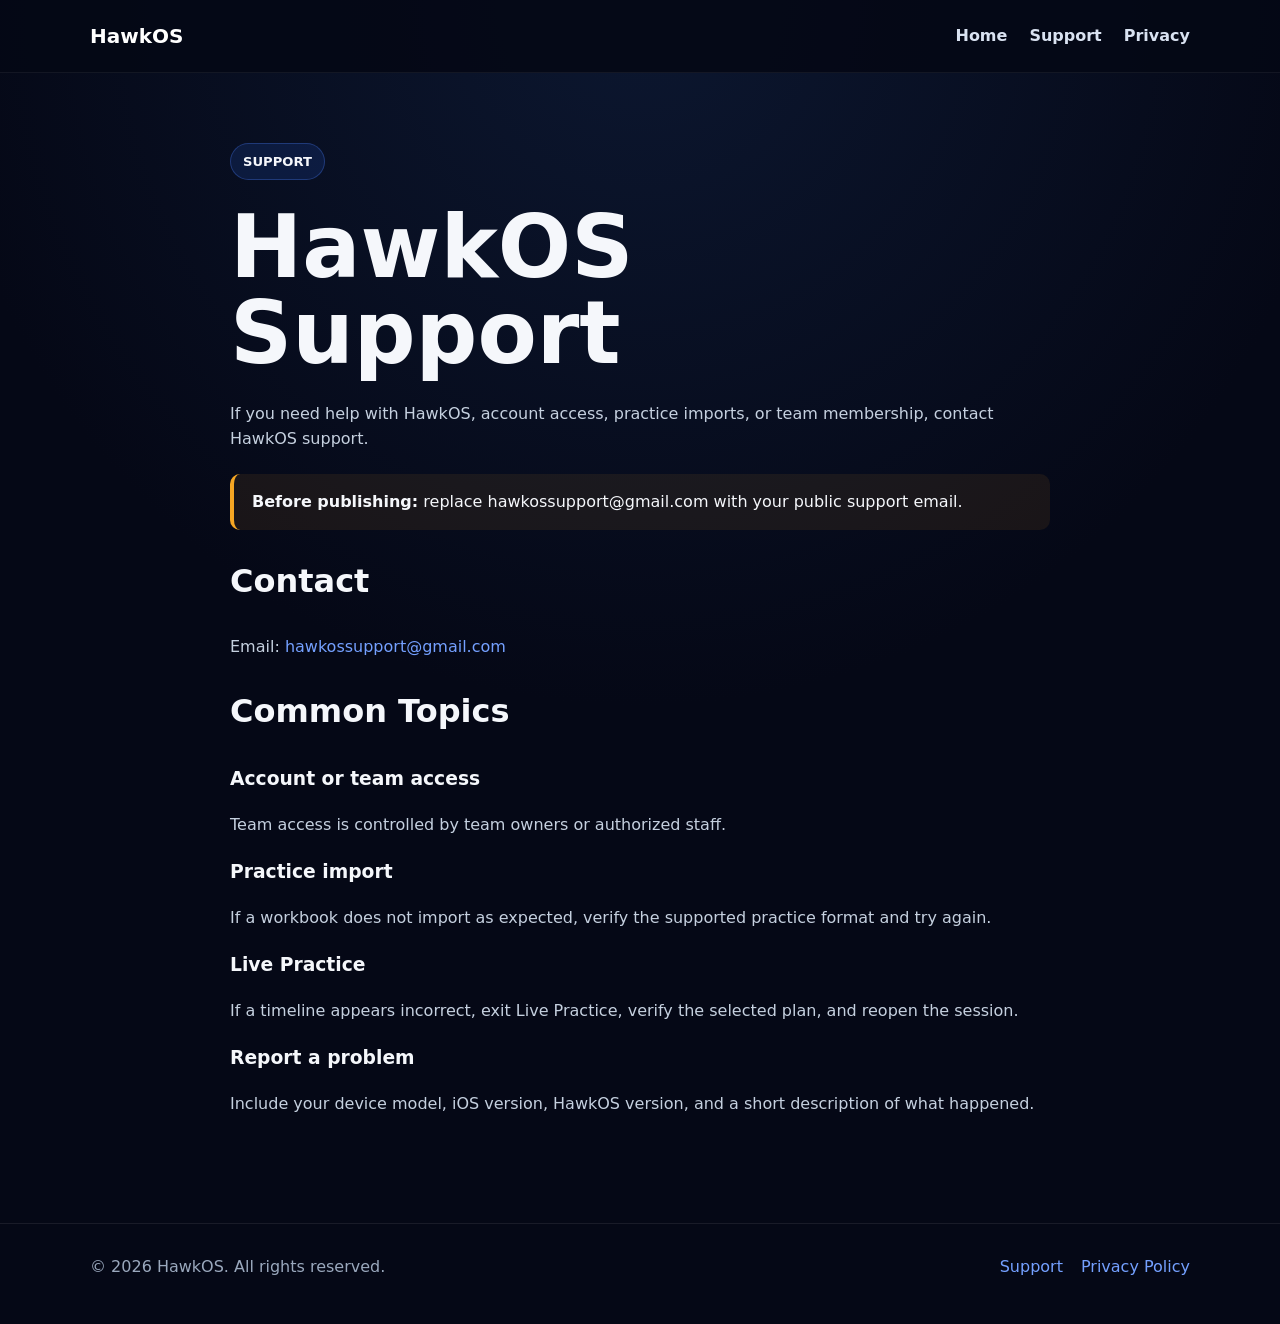
==== support.html @ 73a130b5 "Create HawkOS website" ====
<!doctype html><html><head><meta charset="utf-8"><meta name="viewport" content="width=device-width,initial-scale=1"><title>HawkOS Support</title><link rel="stylesheet" href="styles.css"></head><body><header><div class="wrap nav"><a class="brand" href="index.html">HawkOS</a><nav class="navlinks"><a href="index.html">Home</a><a href="support.html">Support</a><a href="privacy.html">Privacy</a></nav></div></header><main class="page"><div class="wrap content"><span class="eyebrow">Support</span><h1>HawkOS Support</h1><p>If you need help with HawkOS, account access, practice imports, or team membership, contact HawkOS support.</p><div class="notice"><strong>Before publishing:</strong> replace hawkossupport@gmail.com with your public support email.</div><h2>Contact</h2><p>Email: <a href="mailto:hawkossupport@gmail.com">hawkossupport@gmail.com</a></p><h2>Common Topics</h2><h3>Account or team access</h3><p>Team access is controlled by team owners or authorized staff.</p><h3>Practice import</h3><p>If a workbook does not import as expected, verify the supported practice format and try again.</p><h3>Live Practice</h3><p>If a timeline appears incorrect, exit Live Practice, verify the selected plan, and reopen the session.</p><h3>Report a problem</h3><p>Include your device model, iOS version, HawkOS version, and a short description of what happened.</p></div></main><footer><div class="wrap footer-row"><div>© 2026 HawkOS. All rights reserved.</div><div class="footer-links"><a href="support.html">Support</a><a href="privacy.html">Privacy Policy</a></div></div></footer></body></html>
---- styles.css ----
:root{--bg:#050816;--panel:#0f1b2d;--text:#f5f7fb;--muted:#9aa8bd;--blue:#2f6df6;--border:#223553;--accent:#f5a623}
*{box-sizing:border-box}body{margin:0;font-family:Inter,system-ui,-apple-system,"Segoe UI",sans-serif;background:radial-gradient(circle at top,#0c1730 0%,var(--bg) 48%);color:var(--text);line-height:1.6}
a{color:#74a0ff;text-decoration:none}.wrap{width:min(1100px,calc(100% - 32px));margin:auto}
header{position:sticky;top:0;background:rgba(5,8,22,.9);border-bottom:1px solid rgba(255,255,255,.06)}
.nav{min-height:72px;display:flex;align-items:center;justify-content:space-between;gap:24px}.brand{font-size:1.25rem;font-weight:900;color:white}.navlinks{display:flex;gap:22px}.navlinks a{color:#d9e2f1;font-weight:700}
.hero{padding:110px 0 90px;text-align:center}.eyebrow{display:inline-block;padding:7px 12px;border-radius:999px;background:rgba(47,109,246,.14);border:1px solid rgba(76,131,255,.3);font-weight:800;font-size:.82rem;text-transform:uppercase}
h1{font-size:clamp(2.6rem,7vw,5.4rem);line-height:1;margin:24px 0}h2{font-size:2rem}.lead{max-width:760px;margin:auto;color:#c5d0df;font-size:1.18rem}
.actions{margin-top:34px;display:flex;justify-content:center;gap:14px;flex-wrap:wrap}.btn{padding:13px 18px;border-radius:12px;font-weight:850;border:1px solid var(--border)}.primary{background:var(--blue);color:white}.secondary{background:var(--panel);color:white}
.grid{display:grid;grid-template-columns:repeat(3,1fr);gap:18px;padding-bottom:92px}.card{background:linear-gradient(180deg,#13233a,#0c182a);border:1px solid var(--border);border-radius:18px;padding:24px}.card p,.content p,.content li{color:#c5d0df}
.page{padding:70px 0 90px}.content{max-width:820px}.notice{border-left:4px solid var(--accent);background:rgba(245,166,35,.08);padding:15px 18px;border-radius:10px;margin:22px 0}
footer{border-top:1px solid rgba(255,255,255,.08);padding:30px 0 44px;color:var(--muted)}.footer-row{display:flex;justify-content:space-between;gap:20px;flex-wrap:wrap}.footer-links{display:flex;gap:18px}
@media(max-width:760px){.grid{grid-template-columns:1fr}.nav{padding:18px 0;align-items:flex-start;flex-direction:column}.hero{text-align:left;padding:78px 0 66px}.lead{margin:0}.actions{justify-content:flex-start}}
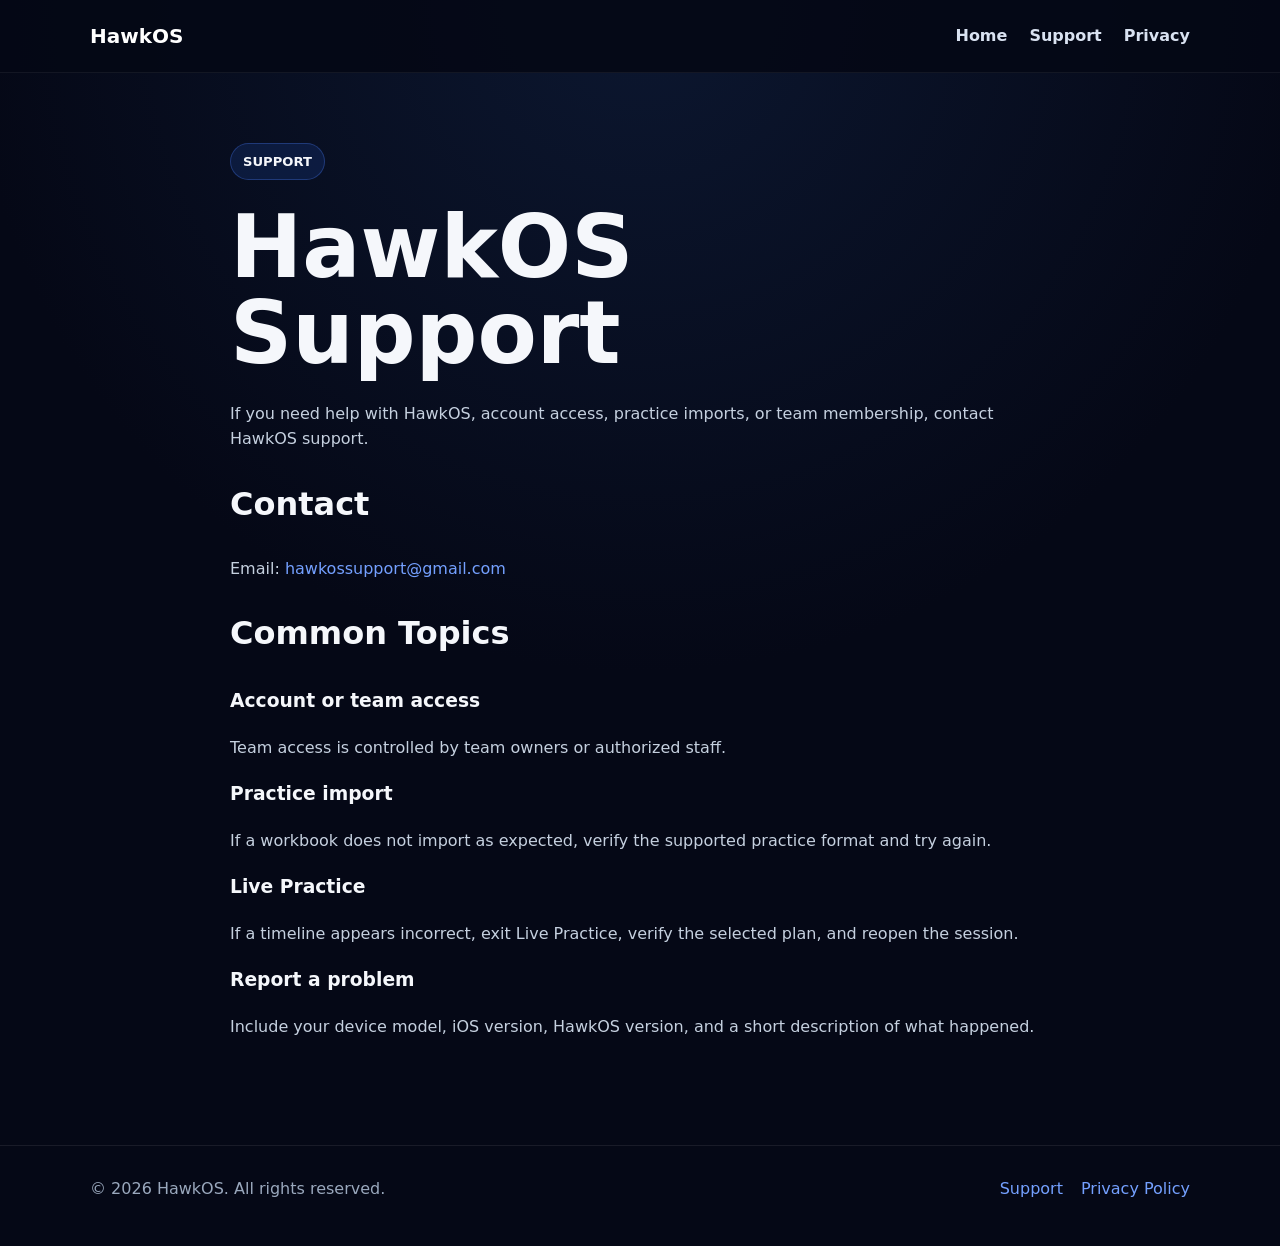
==== commit d21cd22d: "Remove website publishing reminders" ====
--- a/support.html
+++ b/support.html
@@ -1 +1 @@
-<!doctype html><html><head><meta charset="utf-8"><meta name="viewport" content="width=device-width,initial-scale=1"><title>HawkOS Support</title><link rel="stylesheet" href="styles.css"></head><body><header><div class="wrap nav"><a class="brand" href="index.html">HawkOS</a><nav class="navlinks"><a href="index.html">Home</a><a href="support.html">Support</a><a href="privacy.html">Privacy</a></nav></div></header><main class="page"><div class="wrap content"><span class="eyebrow">Support</span><h1>HawkOS Support</h1><p>If you need help with HawkOS, account access, practice imports, or team membership, contact HawkOS support.</p><div class="notice"><strong>Before publishing:</strong> replace hawkossupport@gmail.com with your public support email.</div><h2>Contact</h2><p>Email: <a href="mailto:hawkossupport@gmail.com">hawkossupport@gmail.com</a></p><h2>Common Topics</h2><h3>Account or team access</h3><p>Team access is controlled by team owners or authorized staff.</p><h3>Practice import</h3><p>If a workbook does not import as expected, verify the supported practice format and try again.</p><h3>Live Practice</h3><p>If a timeline appears incorrect, exit Live Practice, verify the selected plan, and reopen the session.</p><h3>Report a problem</h3><p>Include your device model, iOS version, HawkOS version, and a short description of what happened.</p></div></main><footer><div class="wrap footer-row"><div>© 2026 HawkOS. All rights reserved.</div><div class="footer-links"><a href="support.html">Support</a><a href="privacy.html">Privacy Policy</a></div></div></footer></body></html>+<!doctype html><html><head><meta charset="utf-8"><meta name="viewport" content="width=device-width,initial-scale=1"><title>HawkOS Support</title><link rel="stylesheet" href="styles.css"></head><body><header><div class="wrap nav"><a class="brand" href="index.html">HawkOS</a><nav class="navlinks"><a href="index.html">Home</a><a href="support.html">Support</a><a href="privacy.html">Privacy</a></nav></div></header><main class="page"><div class="wrap content"><span class="eyebrow">Support</span><h1>HawkOS Support</h1><p>If you need help with HawkOS, account access, practice imports, or team membership, contact HawkOS support.</p><h2>Contact</h2><p>Email: <a href="mailto:hawkossupport@gmail.com">hawkossupport@gmail.com</a></p><h2>Common Topics</h2><h3>Account or team access</h3><p>Team access is controlled by team owners or authorized staff.</p><h3>Practice import</h3><p>If a workbook does not import as expected, verify the supported practice format and try again.</p><h3>Live Practice</h3><p>If a timeline appears incorrect, exit Live Practice, verify the selected plan, and reopen the session.</p><h3>Report a problem</h3><p>Include your device model, iOS version, HawkOS version, and a short description of what happened.</p></div></main><footer><div class="wrap footer-row"><div>© 2026 HawkOS. All rights reserved.</div><div class="footer-links"><a href="support.html">Support</a><a href="privacy.html">Privacy Policy</a></div></div></footer></body></html>
